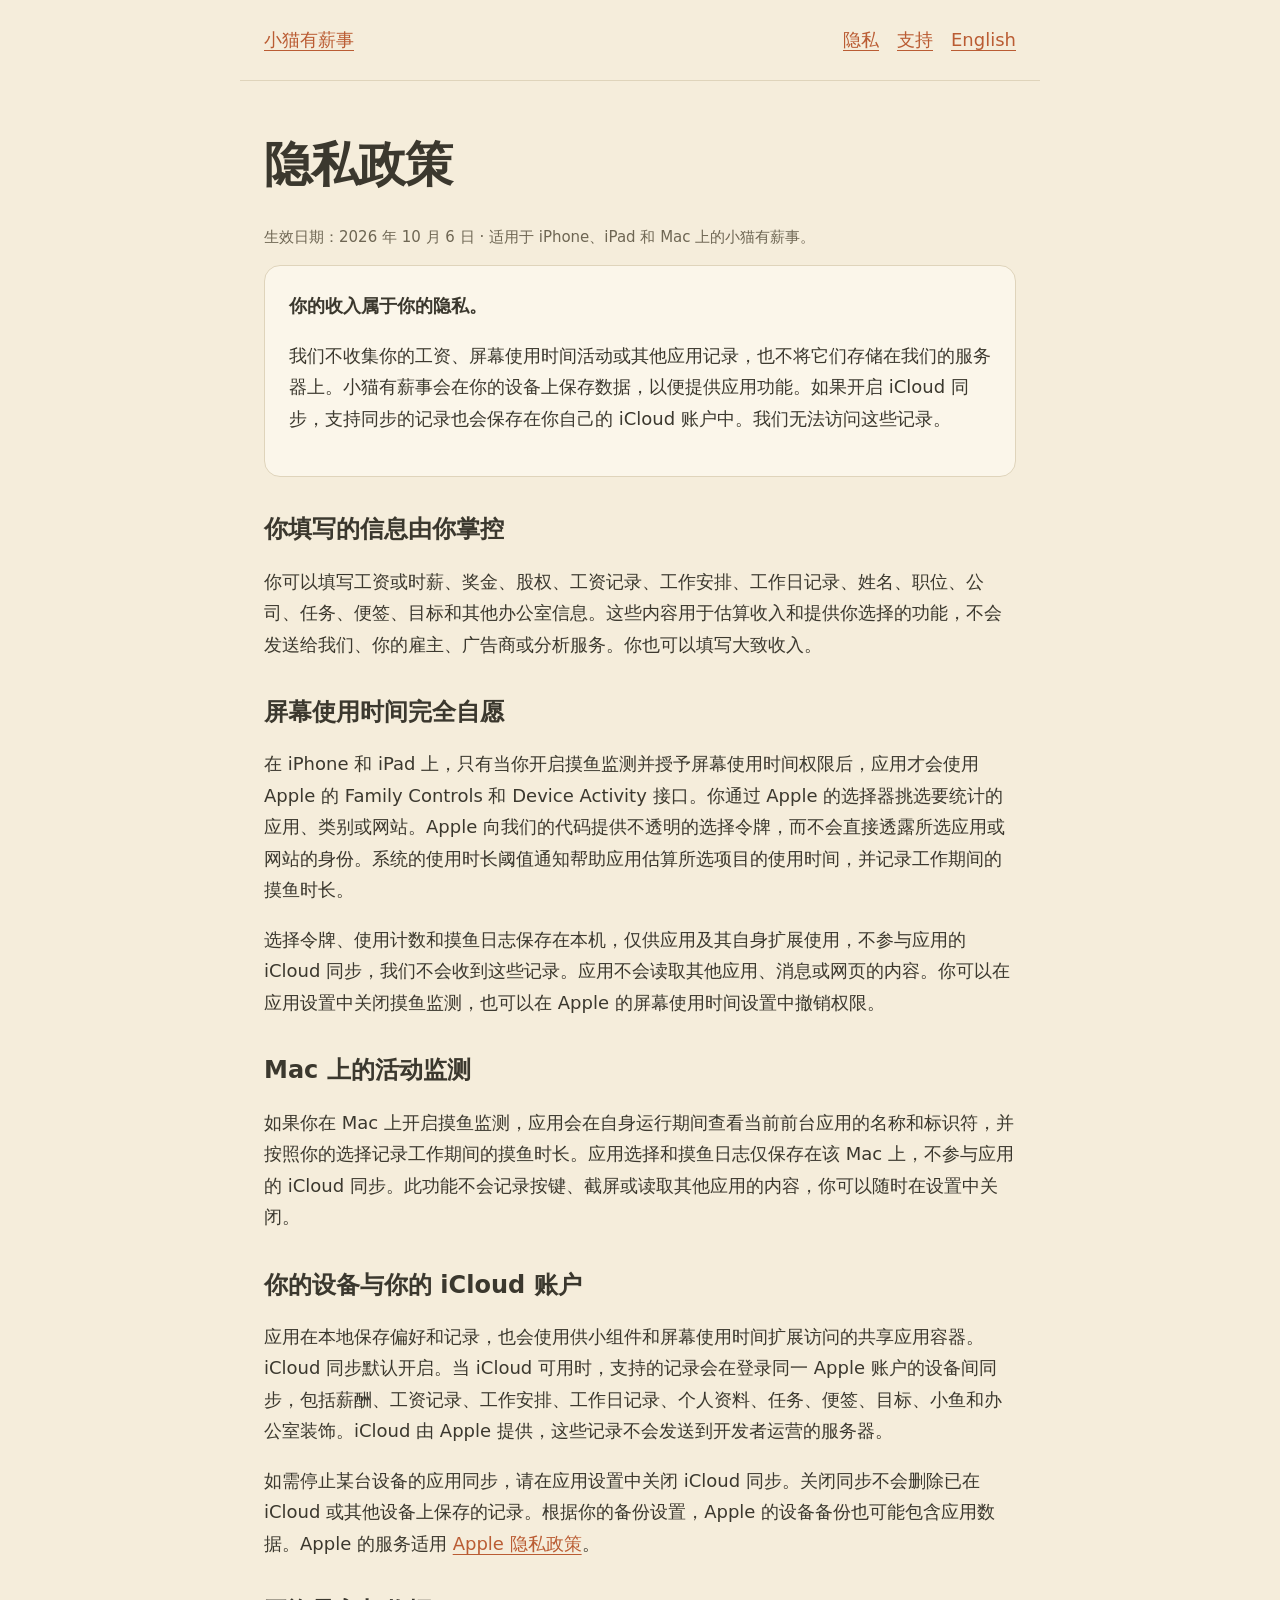
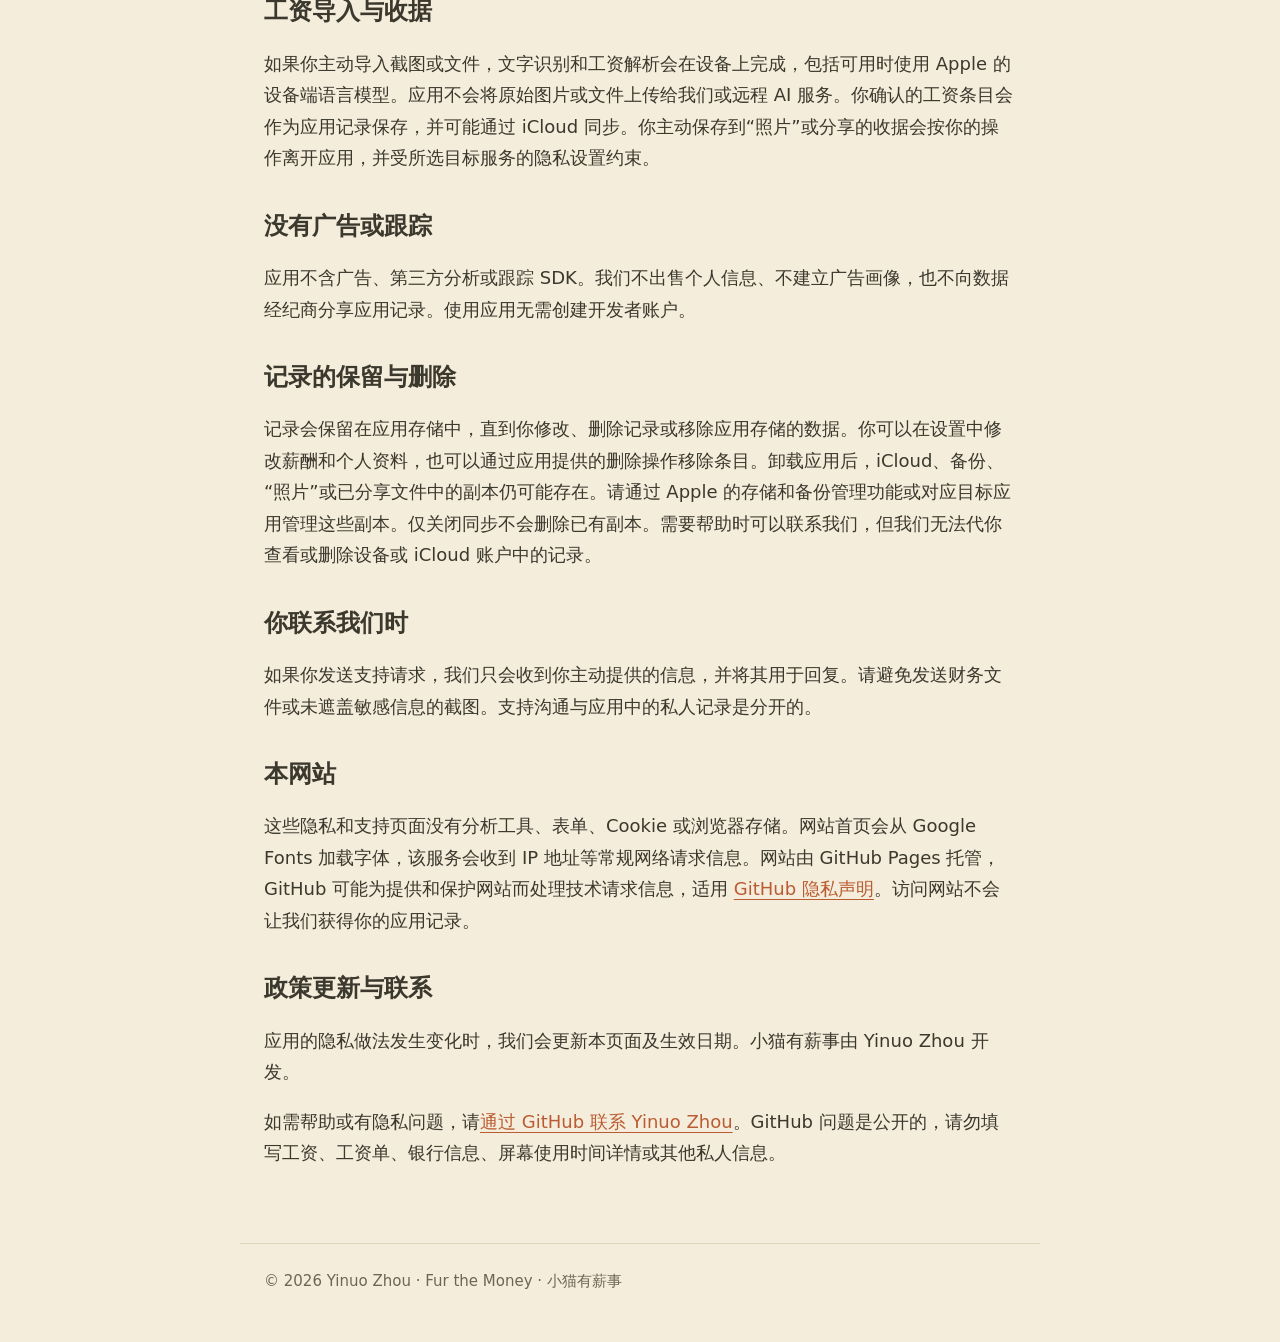
==== privacy-zh-Hans.html @ 0aa08326 "Publish privacy and support pages in English and Chinese" ====
<!doctype html>
<html lang="zh-Hans"><head><meta charset="utf-8"><meta name="viewport" content="width=device-width, initial-scale=1"><title>隐私政策 · 小猫有薪事</title><meta name="description" content="隐私政策 — 小猫有薪事"><link rel="icon" href="img/icon.png"><link rel="stylesheet" href="legal.css"><link rel="alternate" hreflang="en" href="privacy.html"><link rel="alternate" hreflang="zh-Hans" href="privacy-zh-Hans.html"></head>
<body><header><a href="index.html">小猫有薪事</a><nav aria-label="导航"><a href="privacy-zh-Hans.html">隐私</a><a href="support-zh-Hans.html">支持</a><a href="privacy.html" lang="en">English</a></nav></header><main><h1>隐私政策</h1><p class="date">生效日期：2026 年 10 月 6 日 · 适用于 iPhone、iPad 和 Mac 上的小猫有薪事。</p>
<div class="summary"><strong>你的收入属于你的隐私。</strong><p>我们不收集你的工资、屏幕使用时间活动或其他应用记录，也不将它们存储在我们的服务器上。小猫有薪事会在你的设备上保存数据，以便提供应用功能。如果开启 iCloud 同步，支持同步的记录也会保存在你自己的 iCloud 账户中。我们无法访问这些记录。</p></div>
<h2>你填写的信息由你掌控</h2><p>你可以填写工资或时薪、奖金、股权、工资记录、工作安排、工作日记录、姓名、职位、公司、任务、便签、目标和其他办公室信息。这些内容用于估算收入和提供你选择的功能，不会发送给我们、你的雇主、广告商或分析服务。你也可以填写大致收入。</p>
<h2>屏幕使用时间完全自愿</h2><p>在 iPhone 和 iPad 上，只有当你开启摸鱼监测并授予屏幕使用时间权限后，应用才会使用 Apple 的 Family Controls 和 Device Activity 接口。你通过 Apple 的选择器挑选要统计的应用、类别或网站。Apple 向我们的代码提供不透明的选择令牌，而不会直接透露所选应用或网站的身份。系统的使用时长阈值通知帮助应用估算所选项目的使用时间，并记录工作期间的摸鱼时长。</p><p>选择令牌、使用计数和摸鱼日志保存在本机，仅供应用及其自身扩展使用，不参与应用的 iCloud 同步，我们不会收到这些记录。应用不会读取其他应用、消息或网页的内容。你可以在应用设置中关闭摸鱼监测，也可以在 Apple 的屏幕使用时间设置中撤销权限。</p>
<h2>Mac 上的活动监测</h2><p>如果你在 Mac 上开启摸鱼监测，应用会在自身运行期间查看当前前台应用的名称和标识符，并按照你的选择记录工作期间的摸鱼时长。应用选择和摸鱼日志仅保存在该 Mac 上，不参与应用的 iCloud 同步。此功能不会记录按键、截屏或读取其他应用的内容，你可以随时在设置中关闭。</p>
<h2>你的设备与你的 iCloud 账户</h2><p>应用在本地保存偏好和记录，也会使用供小组件和屏幕使用时间扩展访问的共享应用容器。iCloud 同步默认开启。当 iCloud 可用时，支持的记录会在登录同一 Apple 账户的设备间同步，包括薪酬、工资记录、工作安排、工作日记录、个人资料、任务、便签、目标、小鱼和办公室装饰。iCloud 由 Apple 提供，这些记录不会发送到开发者运营的服务器。</p><p>如需停止某台设备的应用同步，请在应用设置中关闭 iCloud 同步。关闭同步不会删除已在 iCloud 或其他设备上保存的记录。根据你的备份设置，Apple 的设备备份也可能包含应用数据。Apple 的服务适用 <a href="https://www.apple.com/legal/privacy/">Apple 隐私政策</a>。</p>
<h2>工资导入与收据</h2><p>如果你主动导入截图或文件，文字识别和工资解析会在设备上完成，包括可用时使用 Apple 的设备端语言模型。应用不会将原始图片或文件上传给我们或远程 AI 服务。你确认的工资条目会作为应用记录保存，并可能通过 iCloud 同步。你主动保存到“照片”或分享的收据会按你的操作离开应用，并受所选目标服务的隐私设置约束。</p>
<h2>没有广告或跟踪</h2><p>应用不含广告、第三方分析或跟踪 SDK。我们不出售个人信息、不建立广告画像，也不向数据经纪商分享应用记录。使用应用无需创建开发者账户。</p>
<h2>记录的保留与删除</h2><p>记录会保留在应用存储中，直到你修改、删除记录或移除应用存储的数据。你可以在设置中修改薪酬和个人资料，也可以通过应用提供的删除操作移除条目。卸载应用后，iCloud、备份、“照片”或已分享文件中的副本仍可能存在。请通过 Apple 的存储和备份管理功能或对应目标应用管理这些副本。仅关闭同步不会删除已有副本。需要帮助时可以联系我们，但我们无法代你查看或删除设备或 iCloud 账户中的记录。</p>
<h2>你联系我们时</h2><p>如果你发送支持请求，我们只会收到你主动提供的信息，并将其用于回复。请避免发送财务文件或未遮盖敏感信息的截图。支持沟通与应用中的私人记录是分开的。</p>
<h2>本网站</h2><p>这些隐私和支持页面没有分析工具、表单、Cookie 或浏览器存储。网站首页会从 Google Fonts 加载字体，该服务会收到 IP 地址等常规网络请求信息。网站由 GitHub Pages 托管，GitHub 可能为提供和保护网站而处理技术请求信息，适用 <a href="https://docs.github.com/en/site-policy/privacy-policies/github-general-privacy-statement">GitHub 隐私声明</a>。访问网站不会让我们获得你的应用记录。</p>
<h2>政策更新与联系</h2><p>应用的隐私做法发生变化时，我们会更新本页面及生效日期。小猫有薪事由 Yinuo Zhou 开发。</p><p>如需帮助或有隐私问题，请<a href="https://github.com/crispyinuo/furthemoney-site/issues/new">通过 GitHub 联系 Yinuo Zhou</a>。GitHub 问题是公开的，请勿填写工资、工资单、银行信息、屏幕使用时间详情或其他私人信息。</p></main><footer>© 2026 Yinuo Zhou · Fur the Money · 小猫有薪事</footer></body></html>
---- legal.css ----
:root{color-scheme:light dark;--paper:#F5EDDB;--ink:#3B382E;--muted:#6E6653;--accent:#BA5C33;--line:#DFD4BB;--card:#FBF6EA}*{box-sizing:border-box}body{margin:0;background:var(--paper);color:var(--ink);font:18px/1.75 system-ui,-apple-system,sans-serif}header,main,footer{max-width:800px;margin:auto;padding:24px}header{display:flex;flex-wrap:wrap;justify-content:space-between;gap:16px;border-bottom:1px solid var(--line)}nav{display:flex;flex-wrap:wrap;gap:18px}a{color:var(--accent);text-underline-offset:4px}a:focus-visible{outline:3px solid var(--accent);outline-offset:4px}h1{font-size:clamp(32px,6vw,48px);line-height:1.15;letter-spacing:-1px}h2{font-size:24px;line-height:1.35;margin-top:36px}p,li{overflow-wrap:anywhere}.summary{background:var(--card);padding:24px;border:1px solid var(--line);border-radius:16px}.date,footer{color:var(--muted);font-size:15px}footer{border-top:1px solid var(--line);margin-top:32px;padding-bottom:48px}@media(prefers-color-scheme:dark){:root{--paper:#2A2722;--ink:#F2EDE0;--muted:#B6AC97;--accent:#E9A26B;--line:#474035;--card:#332F28}}
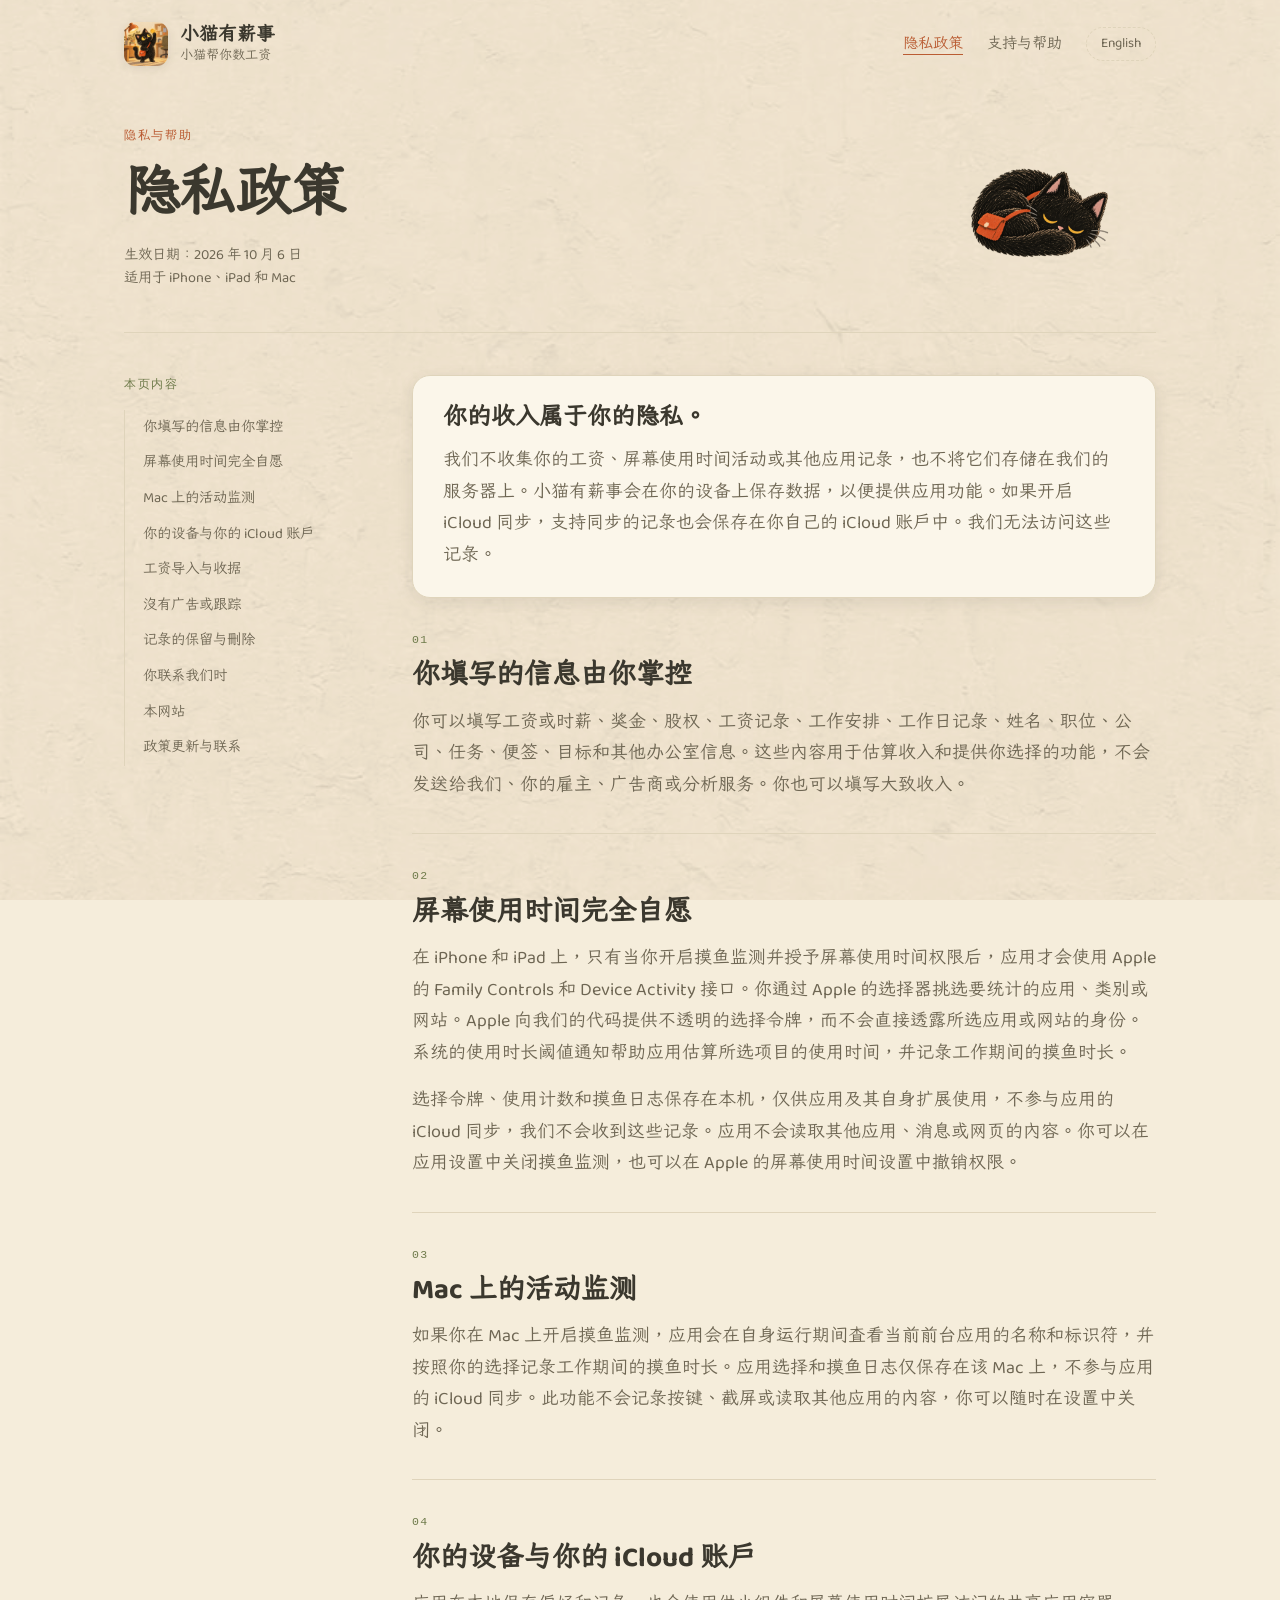
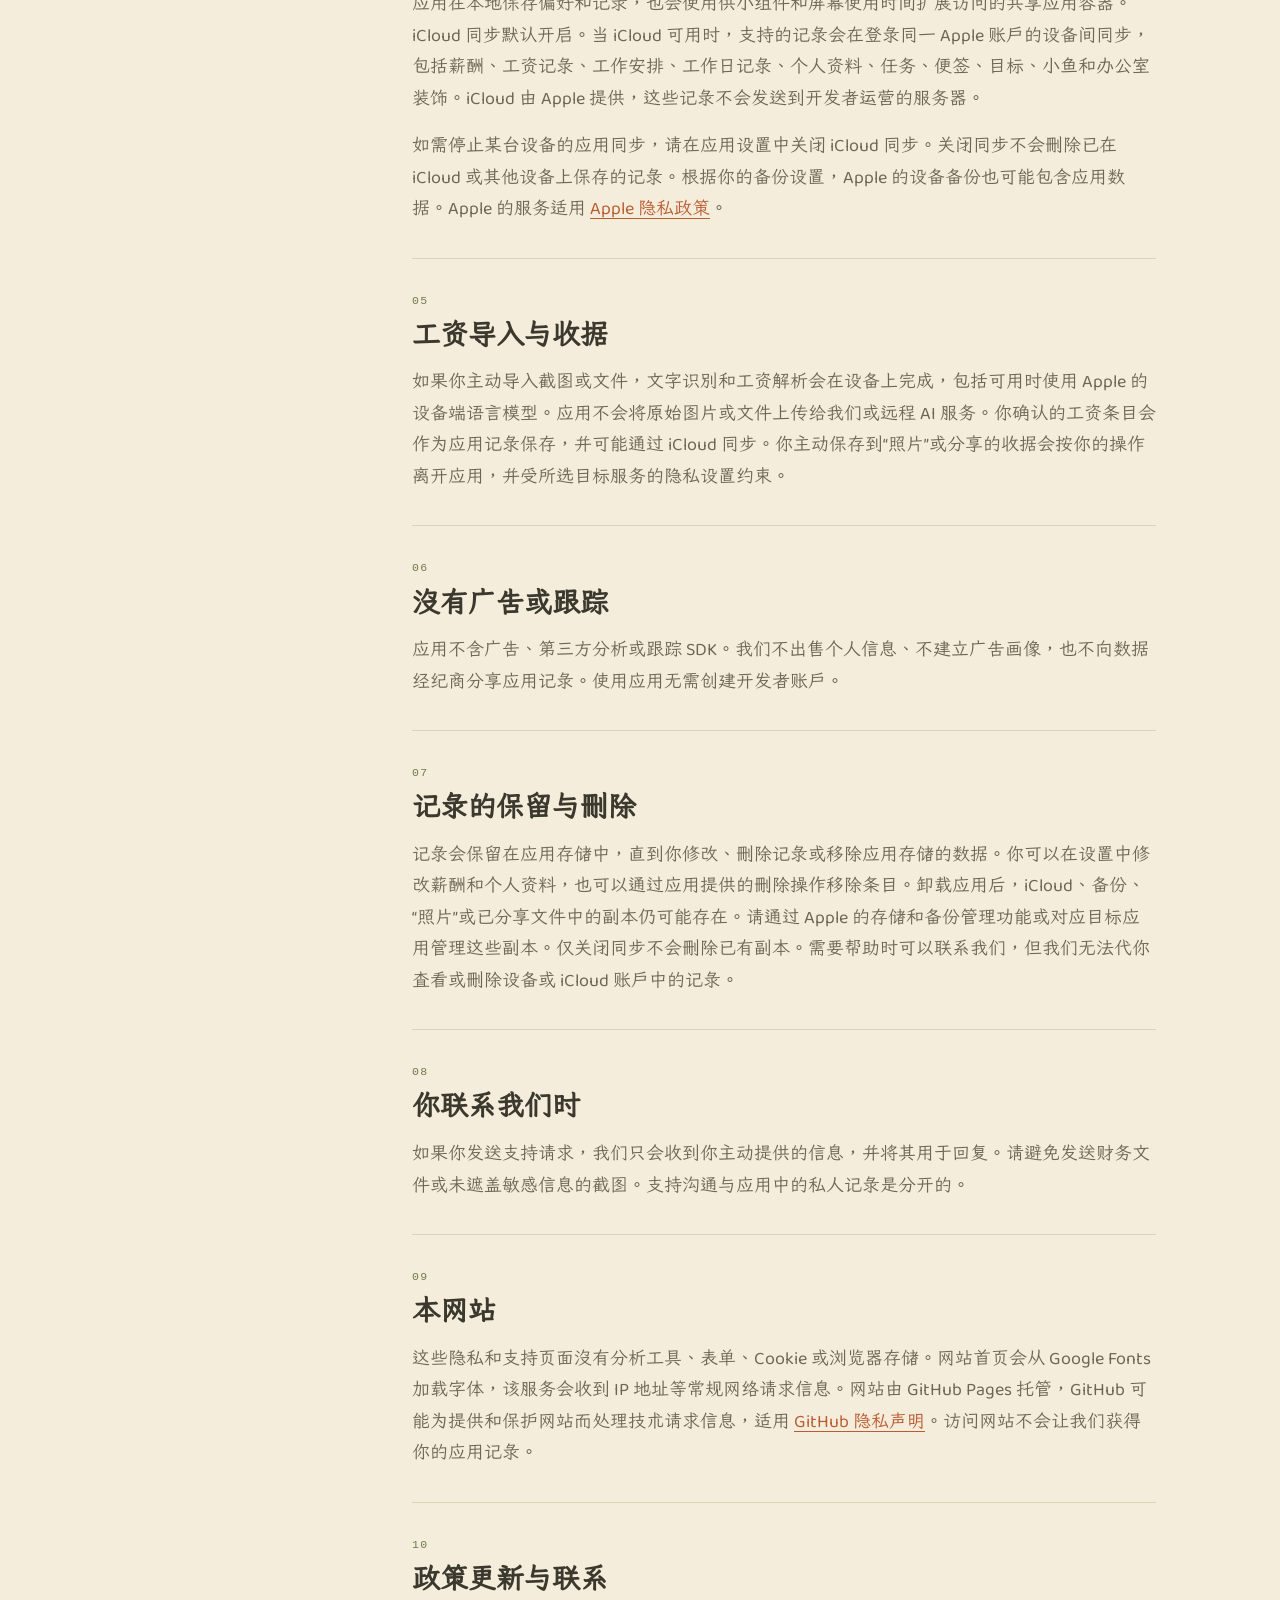
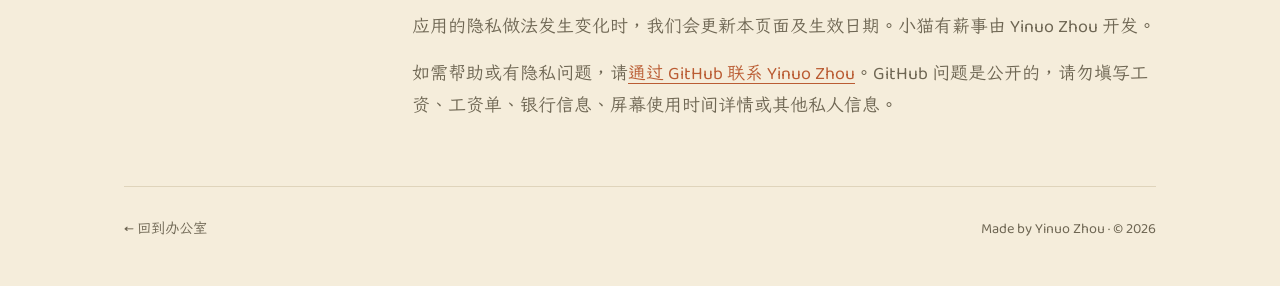
==== commit 484ee613: "Match privacy and support pages to the illustrated site style" ====
--- a/privacy-zh-Hans.html
+++ b/privacy-zh-Hans.html
@@ -1,14 +1,81 @@
 <!doctype html>
-<html lang="zh-Hans"><head><meta charset="utf-8"><meta name="viewport" content="width=device-width, initial-scale=1"><title>隐私政策 · 小猫有薪事</title><meta name="description" content="隐私政策 — 小猫有薪事"><link rel="icon" href="img/icon.png"><link rel="stylesheet" href="legal.css"><link rel="alternate" hreflang="en" href="privacy.html"><link rel="alternate" hreflang="zh-Hans" href="privacy-zh-Hans.html"></head>
-<body><header><a href="index.html">小猫有薪事</a><nav aria-label="导航"><a href="privacy-zh-Hans.html">隐私</a><a href="support-zh-Hans.html">支持</a><a href="privacy.html" lang="en">English</a></nav></header><main><h1>隐私政策</h1><p class="date">生效日期：2026 年 10 月 6 日 · 适用于 iPhone、iPad 和 Mac 上的小猫有薪事。</p>
-<div class="summary"><strong>你的收入属于你的隐私。</strong><p>我们不收集你的工资、屏幕使用时间活动或其他应用记录，也不将它们存储在我们的服务器上。小猫有薪事会在你的设备上保存数据，以便提供应用功能。如果开启 iCloud 同步，支持同步的记录也会保存在你自己的 iCloud 账户中。我们无法访问这些记录。</p></div>
-<h2>你填写的信息由你掌控</h2><p>你可以填写工资或时薪、奖金、股权、工资记录、工作安排、工作日记录、姓名、职位、公司、任务、便签、目标和其他办公室信息。这些内容用于估算收入和提供你选择的功能，不会发送给我们、你的雇主、广告商或分析服务。你也可以填写大致收入。</p>
-<h2>屏幕使用时间完全自愿</h2><p>在 iPhone 和 iPad 上，只有当你开启摸鱼监测并授予屏幕使用时间权限后，应用才会使用 Apple 的 Family Controls 和 Device Activity 接口。你通过 Apple 的选择器挑选要统计的应用、类别或网站。Apple 向我们的代码提供不透明的选择令牌，而不会直接透露所选应用或网站的身份。系统的使用时长阈值通知帮助应用估算所选项目的使用时间，并记录工作期间的摸鱼时长。</p><p>选择令牌、使用计数和摸鱼日志保存在本机，仅供应用及其自身扩展使用，不参与应用的 iCloud 同步，我们不会收到这些记录。应用不会读取其他应用、消息或网页的内容。你可以在应用设置中关闭摸鱼监测，也可以在 Apple 的屏幕使用时间设置中撤销权限。</p>
-<h2>Mac 上的活动监测</h2><p>如果你在 Mac 上开启摸鱼监测，应用会在自身运行期间查看当前前台应用的名称和标识符，并按照你的选择记录工作期间的摸鱼时长。应用选择和摸鱼日志仅保存在该 Mac 上，不参与应用的 iCloud 同步。此功能不会记录按键、截屏或读取其他应用的内容，你可以随时在设置中关闭。</p>
-<h2>你的设备与你的 iCloud 账户</h2><p>应用在本地保存偏好和记录，也会使用供小组件和屏幕使用时间扩展访问的共享应用容器。iCloud 同步默认开启。当 iCloud 可用时，支持的记录会在登录同一 Apple 账户的设备间同步，包括薪酬、工资记录、工作安排、工作日记录、个人资料、任务、便签、目标、小鱼和办公室装饰。iCloud 由 Apple 提供，这些记录不会发送到开发者运营的服务器。</p><p>如需停止某台设备的应用同步，请在应用设置中关闭 iCloud 同步。关闭同步不会删除已在 iCloud 或其他设备上保存的记录。根据你的备份设置，Apple 的设备备份也可能包含应用数据。Apple 的服务适用 <a href="https://www.apple.com/legal/privacy/">Apple 隐私政策</a>。</p>
-<h2>工资导入与收据</h2><p>如果你主动导入截图或文件，文字识别和工资解析会在设备上完成，包括可用时使用 Apple 的设备端语言模型。应用不会将原始图片或文件上传给我们或远程 AI 服务。你确认的工资条目会作为应用记录保存，并可能通过 iCloud 同步。你主动保存到“照片”或分享的收据会按你的操作离开应用，并受所选目标服务的隐私设置约束。</p>
-<h2>没有广告或跟踪</h2><p>应用不含广告、第三方分析或跟踪 SDK。我们不出售个人信息、不建立广告画像，也不向数据经纪商分享应用记录。使用应用无需创建开发者账户。</p>
-<h2>记录的保留与删除</h2><p>记录会保留在应用存储中，直到你修改、删除记录或移除应用存储的数据。你可以在设置中修改薪酬和个人资料，也可以通过应用提供的删除操作移除条目。卸载应用后，iCloud、备份、“照片”或已分享文件中的副本仍可能存在。请通过 Apple 的存储和备份管理功能或对应目标应用管理这些副本。仅关闭同步不会删除已有副本。需要帮助时可以联系我们，但我们无法代你查看或删除设备或 iCloud 账户中的记录。</p>
-<h2>你联系我们时</h2><p>如果你发送支持请求，我们只会收到你主动提供的信息，并将其用于回复。请避免发送财务文件或未遮盖敏感信息的截图。支持沟通与应用中的私人记录是分开的。</p>
-<h2>本网站</h2><p>这些隐私和支持页面没有分析工具、表单、Cookie 或浏览器存储。网站首页会从 Google Fonts 加载字体，该服务会收到 IP 地址等常规网络请求信息。网站由 GitHub Pages 托管，GitHub 可能为提供和保护网站而处理技术请求信息，适用 <a href="https://docs.github.com/en/site-policy/privacy-policies/github-general-privacy-statement">GitHub 隐私声明</a>。访问网站不会让我们获得你的应用记录。</p>
-<h2>政策更新与联系</h2><p>应用的隐私做法发生变化时，我们会更新本页面及生效日期。小猫有薪事由 Yinuo Zhou 开发。</p><p>如需帮助或有隐私问题，请<a href="https://github.com/crispyinuo/furthemoney-site/issues/new">通过 GitHub 联系 Yinuo Zhou</a>。GitHub 问题是公开的，请勿填写工资、工资单、银行信息、屏幕使用时间详情或其他私人信息。</p></main><footer>© 2026 Yinuo Zhou · Fur the Money · 小猫有薪事</footer></body></html>
+<html lang="zh-Hans">
+<head><meta charset="utf-8"><meta name="viewport" content="width=device-width, initial-scale=1, viewport-fit=cover"><title>隐私政策 · 小猫有薪事</title><meta name="description" content="隐私政策 — 小猫有薪事"><link rel="icon" href="img/icon.png"><link rel="stylesheet" href="legal.css"><link rel="alternate" hreflang="en" href="privacy.html"><link rel="alternate" hreflang="zh-Hans" href="privacy-zh-Hans.html"></head>
+<body>
+<a class="skip-link" href="#document">跳到正文</a>
+<div class="grain" aria-hidden="true"></div>
+<div class="page">
+  <header class="masthead">
+    <a class="brand" href="index.html"><img src="img/icon.png" alt="" width="44" height="44"><span><b>小猫有薪事</b><small>小猫帮你数工资</small></span></a>
+    <nav class="site-nav" aria-label="导航">
+      <a href="privacy-zh-Hans.html" aria-current="page">隐私政策</a>
+      <a href="support-zh-Hans.html">支持与帮助</a>
+      <a class="language" href="privacy.html" lang="en">English</a>
+    </nav>
+  </header>
+  <main>
+    <div class="document-hero">
+      <div><p class="eyebrow">隐私与帮助</p><h1>隐私政策</h1><p class="date">生效日期：2026 年 10 月 6 日<br>适用于 iPhone、iPad 和 Mac</p></div>
+      <img class="hero-cat" src="img/cat-sleep.png" alt="" width="160" height="160">
+    </div>
+    <div class="document-layout">
+      <aside class="contents"><nav aria-label="本页内容"><p class="eyebrow">本页内容</p><ol><li><a href="#section-1">你填写的信息由你掌控</a></li><li><a href="#section-2">屏幕使用时间完全自愿</a></li><li><a href="#section-3">Mac 上的活动监测</a></li><li><a href="#section-4">你的设备与你的 iCloud 账户</a></li><li><a href="#section-5">工资导入与收据</a></li><li><a href="#section-6">没有广告或跟踪</a></li><li><a href="#section-7">记录的保留与删除</a></li><li><a href="#section-8">你联系我们时</a></li><li><a href="#section-9">本网站</a></li><li><a href="#section-10">政策更新与联系</a></li></ol></nav></aside>
+      <article id="document" tabindex="-1" aria-label="隐私政策">
+        <div class="summary"><strong>你的收入属于你的隐私。</strong><p>我们不收集你的工资、屏幕使用时间活动或其他应用记录，也不将它们存储在我们的服务器上。小猫有薪事会在你的设备上保存数据，以便提供应用功能。如果开启 iCloud 同步，支持同步的记录也会保存在你自己的 iCloud 账户中。我们无法访问这些记录。</p></div>
+        <section class="document-section" id="section-1" aria-labelledby="heading-1">
+  <span class="section-number" aria-hidden="true">01</span>
+  <h2 id="heading-1">你填写的信息由你掌控</h2>
+  <p>你可以填写工资或时薪、奖金、股权、工资记录、工作安排、工作日记录、姓名、职位、公司、任务、便签、目标和其他办公室信息。这些内容用于估算收入和提供你选择的功能，不会发送给我们、你的雇主、广告商或分析服务。你也可以填写大致收入。</p>
+</section>
+<section class="document-section" id="section-2" aria-labelledby="heading-2">
+  <span class="section-number" aria-hidden="true">02</span>
+  <h2 id="heading-2">屏幕使用时间完全自愿</h2>
+  <p>在 iPhone 和 iPad 上，只有当你开启摸鱼监测并授予屏幕使用时间权限后，应用才会使用 Apple 的 Family Controls 和 Device Activity 接口。你通过 Apple 的选择器挑选要统计的应用、类别或网站。Apple 向我们的代码提供不透明的选择令牌，而不会直接透露所选应用或网站的身份。系统的使用时长阈值通知帮助应用估算所选项目的使用时间，并记录工作期间的摸鱼时长。</p><p>选择令牌、使用计数和摸鱼日志保存在本机，仅供应用及其自身扩展使用，不参与应用的 iCloud 同步，我们不会收到这些记录。应用不会读取其他应用、消息或网页的内容。你可以在应用设置中关闭摸鱼监测，也可以在 Apple 的屏幕使用时间设置中撤销权限。</p>
+</section>
+<section class="document-section" id="section-3" aria-labelledby="heading-3">
+  <span class="section-number" aria-hidden="true">03</span>
+  <h2 id="heading-3">Mac 上的活动监测</h2>
+  <p>如果你在 Mac 上开启摸鱼监测，应用会在自身运行期间查看当前前台应用的名称和标识符，并按照你的选择记录工作期间的摸鱼时长。应用选择和摸鱼日志仅保存在该 Mac 上，不参与应用的 iCloud 同步。此功能不会记录按键、截屏或读取其他应用的内容，你可以随时在设置中关闭。</p>
+</section>
+<section class="document-section" id="section-4" aria-labelledby="heading-4">
+  <span class="section-number" aria-hidden="true">04</span>
+  <h2 id="heading-4">你的设备与你的 iCloud 账户</h2>
+  <p>应用在本地保存偏好和记录，也会使用供小组件和屏幕使用时间扩展访问的共享应用容器。iCloud 同步默认开启。当 iCloud 可用时，支持的记录会在登录同一 Apple 账户的设备间同步，包括薪酬、工资记录、工作安排、工作日记录、个人资料、任务、便签、目标、小鱼和办公室装饰。iCloud 由 Apple 提供，这些记录不会发送到开发者运营的服务器。</p><p>如需停止某台设备的应用同步，请在应用设置中关闭 iCloud 同步。关闭同步不会删除已在 iCloud 或其他设备上保存的记录。根据你的备份设置，Apple 的设备备份也可能包含应用数据。Apple 的服务适用 <a href="https://www.apple.com/legal/privacy/">Apple 隐私政策</a>。</p>
+</section>
+<section class="document-section" id="section-5" aria-labelledby="heading-5">
+  <span class="section-number" aria-hidden="true">05</span>
+  <h2 id="heading-5">工资导入与收据</h2>
+  <p>如果你主动导入截图或文件，文字识别和工资解析会在设备上完成，包括可用时使用 Apple 的设备端语言模型。应用不会将原始图片或文件上传给我们或远程 AI 服务。你确认的工资条目会作为应用记录保存，并可能通过 iCloud 同步。你主动保存到“照片”或分享的收据会按你的操作离开应用，并受所选目标服务的隐私设置约束。</p>
+</section>
+<section class="document-section" id="section-6" aria-labelledby="heading-6">
+  <span class="section-number" aria-hidden="true">06</span>
+  <h2 id="heading-6">没有广告或跟踪</h2>
+  <p>应用不含广告、第三方分析或跟踪 SDK。我们不出售个人信息、不建立广告画像，也不向数据经纪商分享应用记录。使用应用无需创建开发者账户。</p>
+</section>
+<section class="document-section" id="section-7" aria-labelledby="heading-7">
+  <span class="section-number" aria-hidden="true">07</span>
+  <h2 id="heading-7">记录的保留与删除</h2>
+  <p>记录会保留在应用存储中，直到你修改、删除记录或移除应用存储的数据。你可以在设置中修改薪酬和个人资料，也可以通过应用提供的删除操作移除条目。卸载应用后，iCloud、备份、“照片”或已分享文件中的副本仍可能存在。请通过 Apple 的存储和备份管理功能或对应目标应用管理这些副本。仅关闭同步不会删除已有副本。需要帮助时可以联系我们，但我们无法代你查看或删除设备或 iCloud 账户中的记录。</p>
+</section>
+<section class="document-section" id="section-8" aria-labelledby="heading-8">
+  <span class="section-number" aria-hidden="true">08</span>
+  <h2 id="heading-8">你联系我们时</h2>
+  <p>如果你发送支持请求，我们只会收到你主动提供的信息，并将其用于回复。请避免发送财务文件或未遮盖敏感信息的截图。支持沟通与应用中的私人记录是分开的。</p>
+</section>
+<section class="document-section" id="section-9" aria-labelledby="heading-9">
+  <span class="section-number" aria-hidden="true">09</span>
+  <h2 id="heading-9">本网站</h2>
+  <p>这些隐私和支持页面没有分析工具、表单、Cookie 或浏览器存储。网站首页会从 Google Fonts 加载字体，该服务会收到 IP 地址等常规网络请求信息。网站由 GitHub Pages 托管，GitHub 可能为提供和保护网站而处理技术请求信息，适用 <a href="https://docs.github.com/en/site-policy/privacy-policies/github-general-privacy-statement">GitHub 隐私声明</a>。访问网站不会让我们获得你的应用记录。</p>
+</section>
+<section class="document-section" id="section-10" aria-labelledby="heading-10">
+  <span class="section-number" aria-hidden="true">10</span>
+  <h2 id="heading-10">政策更新与联系</h2>
+  <p>应用的隐私做法发生变化时，我们会更新本页面及生效日期。小猫有薪事由 Yinuo Zhou 开发。</p><p>如需帮助或有隐私问题，请<a href="https://github.com/crispyinuo/furthemoney-site/issues/new">通过 GitHub 联系 Yinuo Zhou</a>。GitHub 问题是公开的，请勿填写工资、工资单、银行信息、屏幕使用时间详情或其他私人信息。</p>
+</section>
+      </article>
+    </div>
+  </main>
+  <footer><a href="index.html">← 回到办公室</a><span>Made by Yinuo Zhou · © 2026</span></footer>
+</div>
+</body>
+</html>
--- a/legal.css
+++ b/legal.css
@@ -1 +1,125 @@
- :root{color-scheme:light dark;--paper:#F5EDDB;--ink:#3B382E;--muted:#6E6653;--accent:#BA5C33;--line:#DFD4BB;--card:#FBF6EA}*{box-sizing:border-box}body{margin:0;background:var(--paper);color:var(--ink);font:18px/1.75 system-ui,-apple-system,sans-serif}header,main,footer{max-width:800px;margin:auto;padding:24px}header{display:flex;flex-wrap:wrap;justify-content:space-between;gap:16px;border-bottom:1px solid var(--line)}nav{display:flex;flex-wrap:wrap;gap:18px}a{color:var(--accent);text-underline-offset:4px}a:focus-visible{outline:3px solid var(--accent);outline-offset:4px}h1{font-size:clamp(32px,6vw,48px);line-height:1.15;letter-spacing:-1px}h2{font-size:24px;line-height:1.35;margin-top:36px}p,li{overflow-wrap:anywhere}.summary{background:var(--card);padding:24px;border:1px solid var(--line);border-radius:16px}.date,footer{color:var(--muted);font-size:15px}footer{border-top:1px solid var(--line);margin-top:32px;padding-bottom:48px}@media(prefers-color-scheme:dark){:root{--paper:#2A2722;--ink:#F2EDE0;--muted:#B6AC97;--accent:#E9A26B;--line:#474035;--card:#332F28}}
+@font-face {
+  font-family: "Baloo 2";
+  src: url("fonts/baloo-2.woff") format("woff");
+  font-weight: 400 800;
+  font-display: swap;
+}
+@font-face {
+  font-family: "WenKai";
+  src: url("fonts/wenkai.woff") format("woff");
+  font-weight: 400;
+  font-display: swap;
+}
+:root {
+  color-scheme: light dark;
+  --paper: #F5EDDB;
+  --card: #FBF6EA;
+  --ink: #3B382E;
+  --ink-soft: #6E6653;
+  --orange: #BA5C33;
+  --olive: #6F7B4B;
+  --line: #DFD4BB;
+  --shadow: rgba(59,56,46,.10);
+  --grain-blend: multiply;
+  --grain-opacity: .55;
+}
+@media (prefers-color-scheme: dark) {
+  :root {
+    --paper: #2A2722;
+    --card: #332F28;
+    --ink: #F2EDE0;
+    --ink-soft: #B6AC97;
+    --orange: #E9A26B;
+    --olive: #95A06B;
+    --line: #474035;
+    --shadow: rgba(0,0,0,.34);
+    --grain-blend: soft-light;
+    --grain-opacity: .16;
+  }
+}
+*, *::before, *::after { box-sizing: border-box; }
+body {
+  margin: 0;
+  background: var(--paper);
+  color: var(--ink);
+  font-family: "Baloo 2", "Trebuchet MS", system-ui, sans-serif;
+  font-size: 18px;
+  line-height: 1.75;
+  -webkit-font-smoothing: antialiased;
+}
+html:lang(zh-Hans) body { font-family: "Baloo 2", "WenKai", system-ui, sans-serif; }
+.grain {
+  position: fixed;
+  inset: 0;
+  pointer-events: none;
+  background: url("img/paper.jpg") center/cover no-repeat;
+  mix-blend-mode: var(--grain-blend);
+  opacity: var(--grain-opacity);
+}
+.page { position: relative; max-width: 1080px; margin: 0 auto; padding: 0 24px; }
+a { color: var(--orange); text-underline-offset: 4px; text-decoration-thickness: 1px; }
+a:hover { text-decoration-thickness: 2px; }
+a:focus-visible { outline: 3px solid var(--olive); outline-offset: 5px; border-radius: 3px; }
+.skip-link { position: absolute; left: 24px; top: -100px; z-index: 2; padding: 12px 20px; background: var(--card); }
+.skip-link:focus { top: 12px; }
+.masthead { display: flex; align-items: center; justify-content: space-between; gap: 24px; padding: 22px 0; }
+.brand { display: flex; align-items: center; gap: 12px; text-decoration: none; color: var(--ink); flex-shrink: 0; }
+.brand img { border-radius: 11px; box-shadow: 0 2px 8px var(--shadow); }
+.brand b { display: block; font-size: 1.18rem; font-weight: 700; line-height: 1.3; }
+.brand small { display: block; color: var(--ink-soft); font-size: .82rem; line-height: 1.4; }
+.site-nav { display: flex; align-items: center; gap: 24px; font-size: .95rem; }
+.site-nav a { color: var(--ink-soft); text-decoration: none; }
+.site-nav a:hover, .site-nav a[aria-current] { color: var(--orange); }
+.site-nav a[aria-current] { text-decoration: underline; text-underline-offset: 6px; }
+.site-nav .language { padding: 4px 14px; border: 1px dashed var(--line); border-radius: 999px; font-size: .85rem; }
+.eyebrow { font-family: "Courier Prime", ui-monospace, monospace; font-size: .74rem; letter-spacing: .14em; text-transform: uppercase; color: var(--orange); margin: 0 0 14px; }
+.document-hero { display: flex; align-items: center; justify-content: space-between; gap: 24px; padding: 38px 0 42px; border-bottom: 1px solid var(--line); }
+h1, h2 { font-weight: 700; line-height: 1.2; text-wrap: balance; }
+h1 { font-size: clamp(2.3rem, 5.4vw, 3.5rem); letter-spacing: -.01em; margin: 0; }
+.date { color: var(--ink-soft); font-size: .9rem; margin: 16px 0 0; line-height: 1.6; }
+.hero-cat { object-fit: contain; width: 160px; height: 160px; margin-right: 40px; }
+.document-layout { display: grid; grid-template-columns: 224px minmax(0, 1fr); gap: 64px; padding: 42px 0 64px; }
+.contents { align-self: start; position: sticky; top: 32px; }
+.contents .eyebrow { color: var(--olive); }
+.contents ol { list-style: none; margin: 0; padding: 0; border-left: 1px solid var(--line); }
+.contents li { margin: 0; }
+.contents a { display: block; padding: 7px 0 7px 18px; color: var(--ink-soft); text-decoration: none; font-size: .9rem; line-height: 1.5; }
+.contents a:hover { color: var(--orange); }
+article { min-width: 0; }
+article:focus { outline: none; }
+.summary { background: var(--card); border: 1px solid var(--line); border-radius: 18px; padding: 26px 30px; box-shadow: 0 4px 16px var(--shadow); }
+.summary strong { display: block; font-size: 1.5rem; line-height: 1.3; }
+.summary p { margin: 12px 0 0; }
+.summary p:first-child { margin: 0; color: var(--ink); }
+.document-section { padding: 32px 0; border-bottom: 1px solid var(--line); scroll-margin-top: 24px; }
+.document-section:last-child { padding-bottom: 0; border-bottom: 0; }
+.section-number { display: block; font-family: ui-monospace, monospace; font-size: .72rem; letter-spacing: .12em; color: var(--olive); margin-bottom: 9px; }
+h2 { font-size: clamp(1.4rem, 2.4vw, 1.75rem); margin: 0 0 14px; }
+article p { margin: 0 0 16px; color: var(--ink-soft); overflow-wrap: anywhere; }
+article p:last-child { margin-bottom: 0; }
+footer { display: flex; flex-wrap: wrap; justify-content: space-between; align-items: center; gap: 20px; border-top: 1px solid var(--line); padding: 30px 0 44px; color: var(--ink-soft); font-size: .9rem; }
+footer a { color: var(--ink-soft); text-decoration: none; }
+@media (max-width: 820px) {
+  .document-layout { grid-template-columns: 180px minmax(0, 1fr); gap: 32px; }
+  .hero-cat { margin-right: 0; }
+}
+@media (max-width: 640px) {
+  .page { padding-inline: 20px; }
+  .masthead { flex-wrap: wrap; gap: 20px; }
+  .site-nav { width: 100%; gap: 22px; }
+  .site-nav .language { margin-left: auto; }
+  .document-hero { padding: 26px 0 30px; }
+  .hero-cat { width: 90px; height: 110px; align-self: flex-end; }
+  .document-layout { display: flex; flex-direction: column; gap: 28px; padding-top: 28px; }
+  .contents { position: static; width: 100%; }
+  .contents ol { display: flex; gap: 8px; overflow-x: auto; border: 0; padding-bottom: 12px; }
+  .contents a { white-space: nowrap; padding: 7px 12px; border: 1px solid var(--line); border-radius: 10px; font-size: .85rem; }
+  .summary { padding: 22px; }
+  .document-section { padding-block: 28px; }
+}
+@media print {
+  .grain, .contents, .hero-cat, .site-nav, .skip-link { display: none; }
+  :root { --paper: #fff; --card: #fff; --ink: #000; --ink-soft: #333; --shadow: transparent; }
+  .document-layout { display: block; }
+  .document-section { break-inside: avoid; }
+}
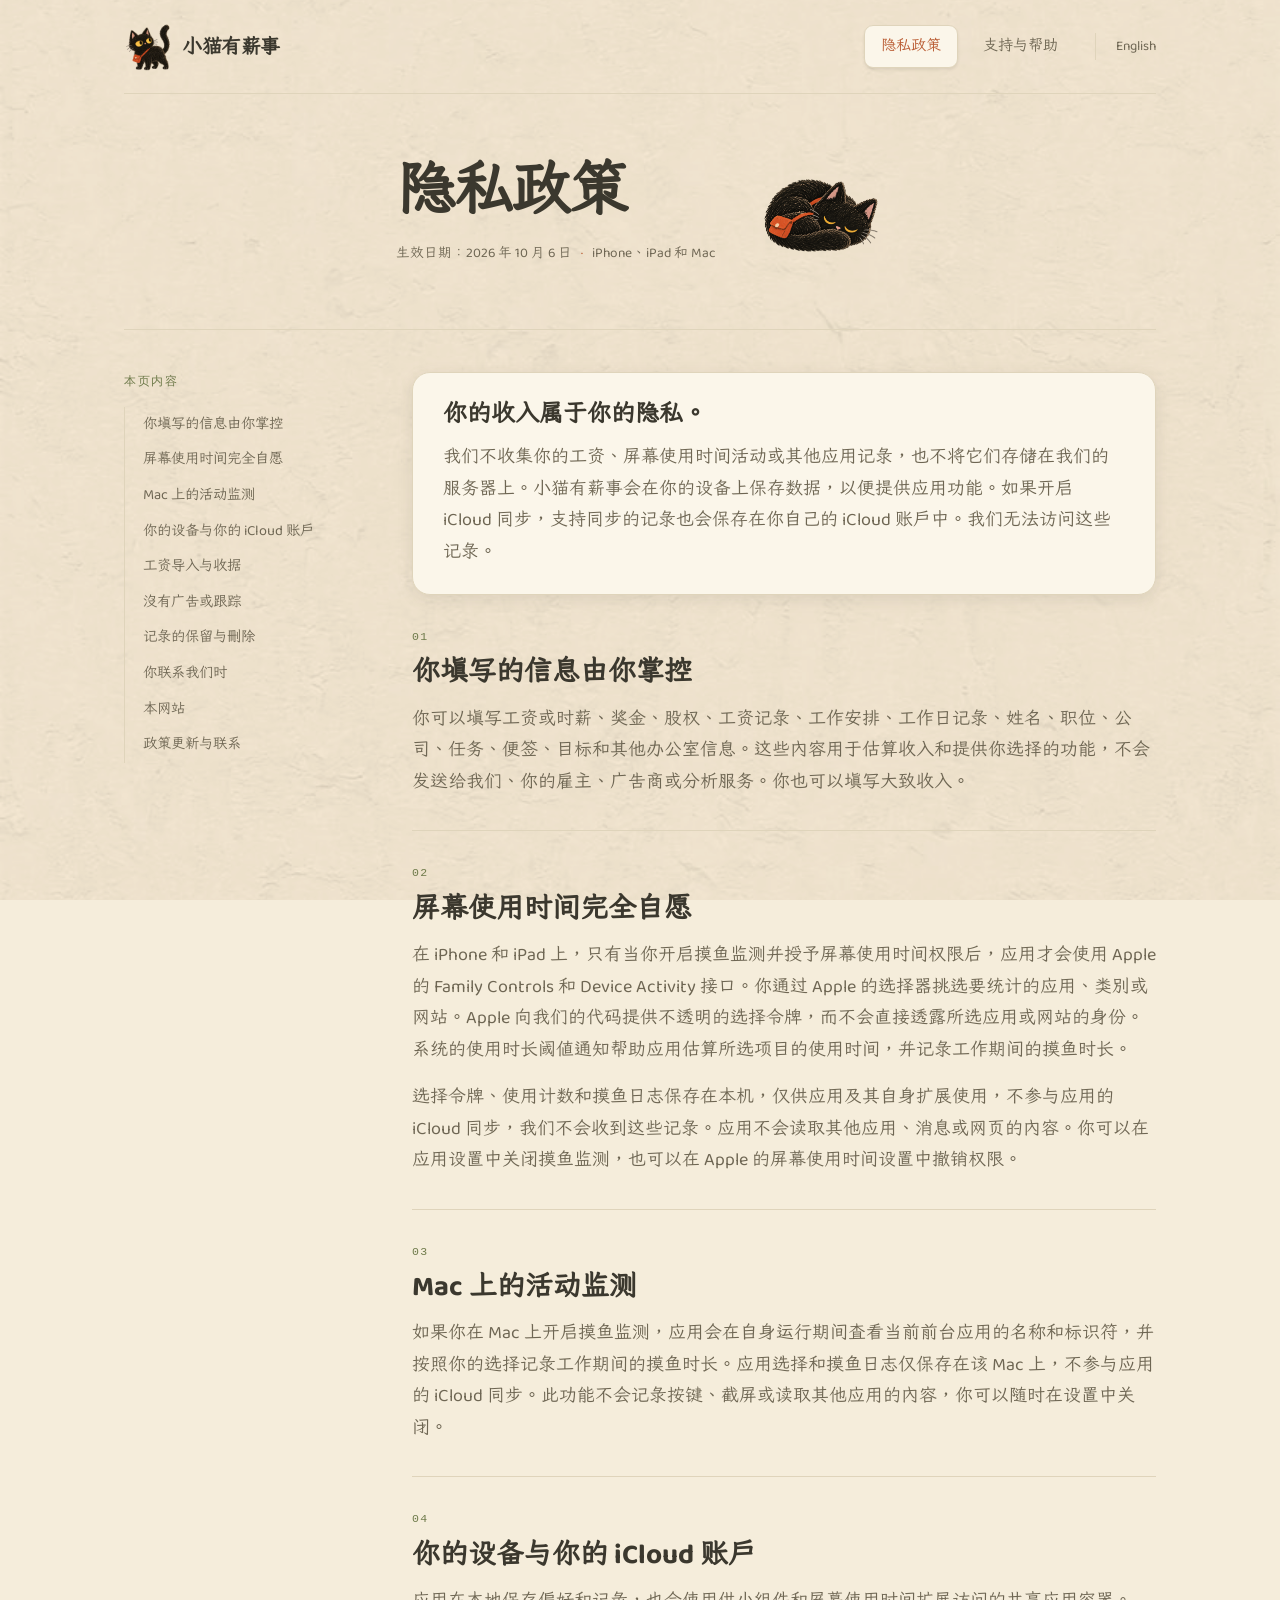
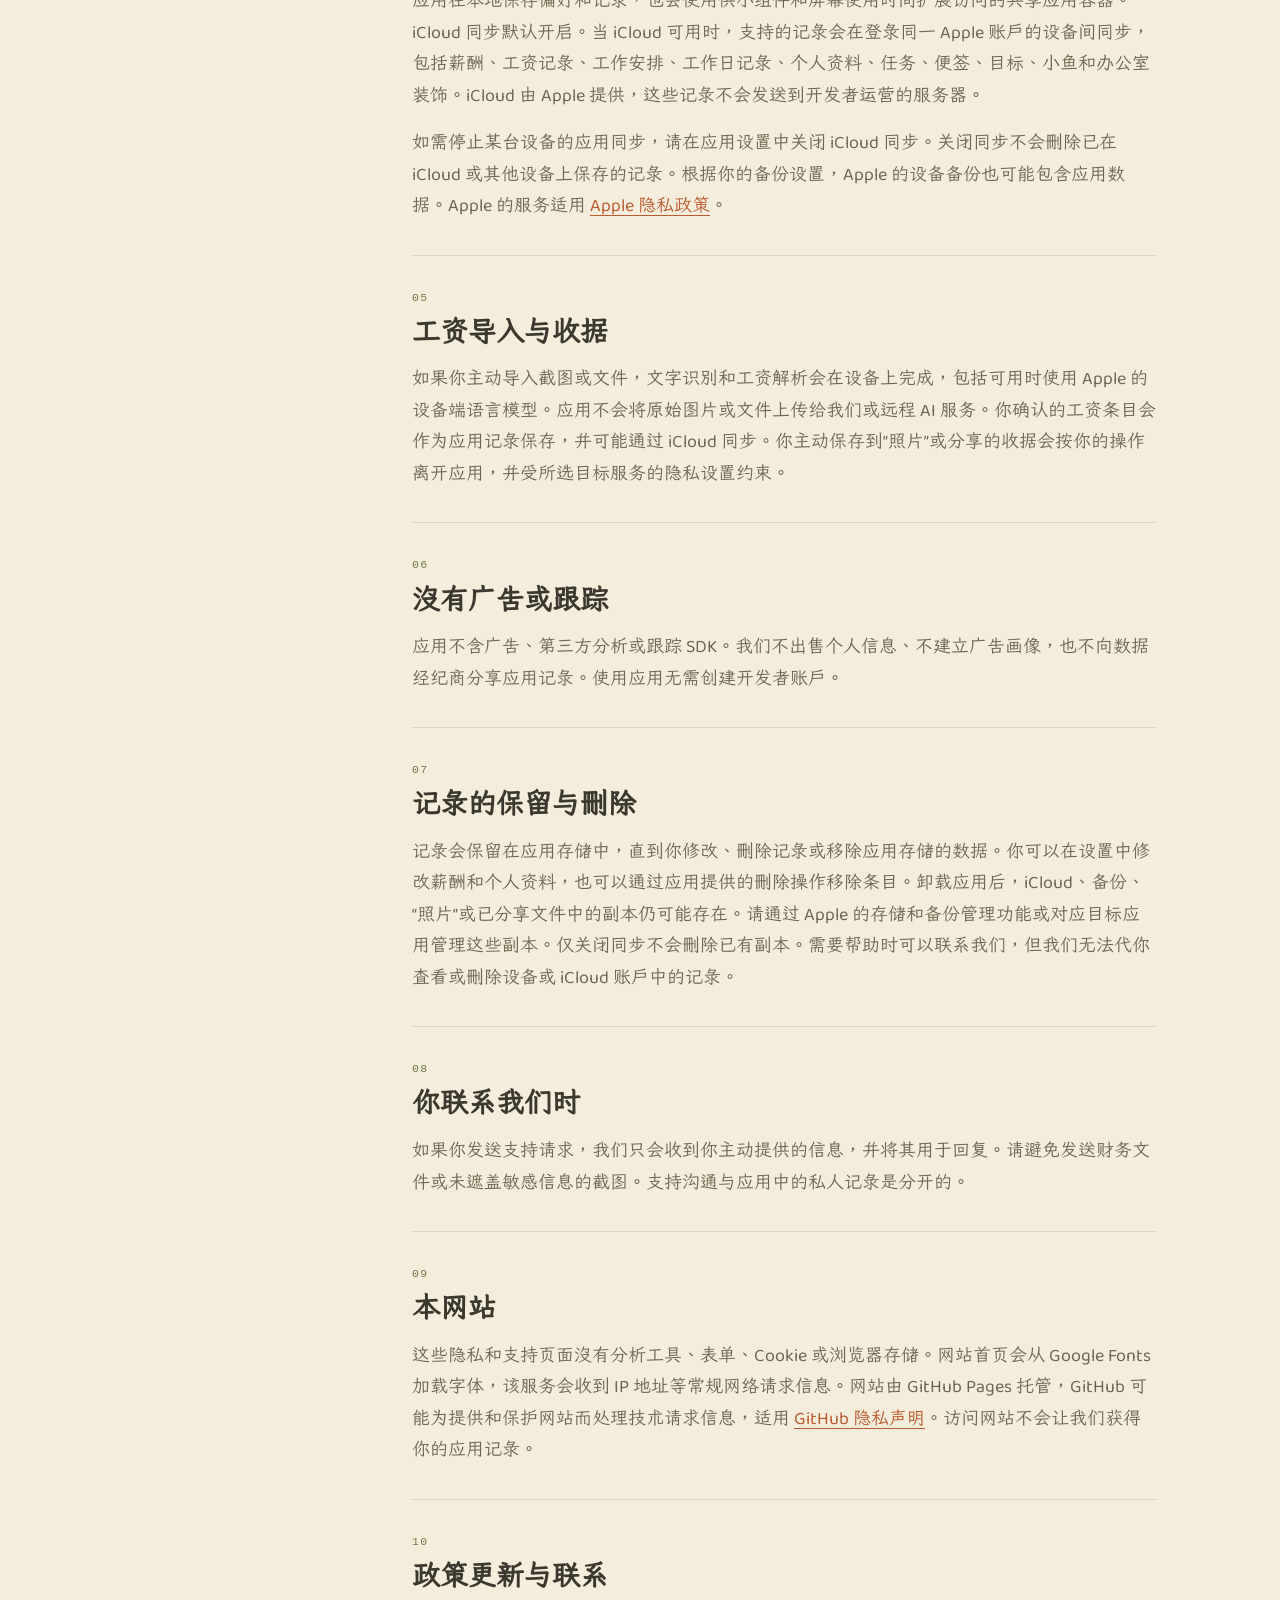
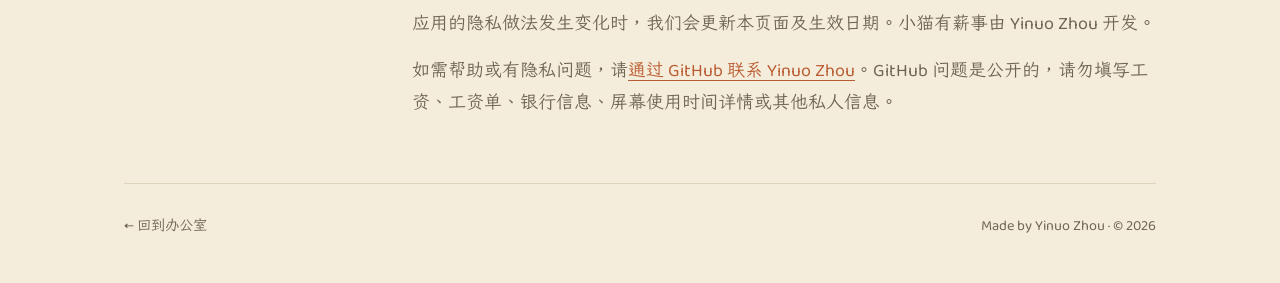
==== commit 8c3b333e: "Refine document headers with cat wordmark and paper navigation" ====
--- a/privacy-zh-Hans.html
+++ b/privacy-zh-Hans.html
@@ -6,7 +6,7 @@
 <div class="grain" aria-hidden="true"></div>
 <div class="page">
   <header class="masthead">
-    <a class="brand" href="index.html"><img src="img/icon.png" alt="" width="44" height="44"><span><b>小猫有薪事</b><small>小猫帮你数工资</small></span></a>
+    <a class="brand" href="index.html"><img src="img/cat-idle.png" alt="" width="48" height="48"><span><b>小猫有薪事</b></span></a>
     <nav class="site-nav" aria-label="导航">
       <a href="privacy-zh-Hans.html" aria-current="page">隐私政策</a>
       <a href="support-zh-Hans.html">支持与帮助</a>
@@ -15,7 +15,7 @@
   </header>
   <main>
     <div class="document-hero">
-      <div><p class="eyebrow">隐私与帮助</p><h1>隐私政策</h1><p class="date">生效日期：2026 年 10 月 6 日<br>适用于 iPhone、iPad 和 Mac</p></div>
+      <div class="hero-copy"><h1>隐私政策</h1><p class="date">生效日期：2026 年 10 月 6 日 <span class="date-separator" aria-hidden="true">·</span> <span>iPhone、iPad 和 Mac</span></p></div>
       <img class="hero-cat" src="img/cat-sleep.png" alt="" width="160" height="160">
     </div>
     <div class="document-layout">
--- a/legal.css
+++ b/legal.css
@@ -62,22 +62,25 @@
 a:focus-visible { outline: 3px solid var(--olive); outline-offset: 5px; border-radius: 3px; }
 .skip-link { position: absolute; left: 24px; top: -100px; z-index: 2; padding: 12px 20px; background: var(--card); }
 .skip-link:focus { top: 12px; }
-.masthead { display: flex; align-items: center; justify-content: space-between; gap: 24px; padding: 22px 0; }
-.brand { display: flex; align-items: center; gap: 12px; text-decoration: none; color: var(--ink); flex-shrink: 0; }
-.brand img { border-radius: 11px; box-shadow: 0 2px 8px var(--shadow); }
-.brand b { display: block; font-size: 1.18rem; font-weight: 700; line-height: 1.3; }
-.brand small { display: block; color: var(--ink-soft); font-size: .82rem; line-height: 1.4; }
-.site-nav { display: flex; align-items: center; gap: 24px; font-size: .95rem; }
-.site-nav a { color: var(--ink-soft); text-decoration: none; }
-.site-nav a:hover, .site-nav a[aria-current] { color: var(--orange); }
-.site-nav a[aria-current] { text-decoration: underline; text-underline-offset: 6px; }
-.site-nav .language { padding: 4px 14px; border: 1px dashed var(--line); border-radius: 999px; font-size: .85rem; }
+.masthead { display: flex; align-items: center; justify-content: space-between; gap: 24px; min-height: 94px; border-bottom: 1px solid var(--line); }
+.brand { display: inline-flex; align-items: center; gap: 10px; text-decoration: none; color: var(--ink); flex-shrink: 0; }
+.brand img { object-fit: contain; }
+.brand b { display: block; font-size: 1.25rem; font-weight: 600; letter-spacing: -.025em; line-height: 1.2; }
+.site-nav { display: flex; align-items: center; gap: 8px; font-size: .95rem; }
+.site-nav a { color: var(--ink-soft); text-decoration: none; padding: 7px 16px; border: 1px solid transparent; border-radius: 9px; }
+.site-nav a:hover { color: var(--ink); background: var(--card); }
+.site-nav a[aria-current] { color: var(--orange); background: var(--card); border-color: var(--line); box-shadow: 0 2px 3px var(--shadow); }
+.site-nav .language { border-radius: 0; border: 0; border-left: 1px solid var(--line); padding: 2px 0 2px 20px; margin-left: 12px; font-size: .85rem; }
+.site-nav .language:hover { color: var(--orange); background: transparent; }
 .eyebrow { font-family: "Courier Prime", ui-monospace, monospace; font-size: .74rem; letter-spacing: .14em; text-transform: uppercase; color: var(--orange); margin: 0 0 14px; }
-.document-hero { display: flex; align-items: center; justify-content: space-between; gap: 24px; padding: 38px 0 42px; border-bottom: 1px solid var(--line); }
+.document-hero { display: flex; align-items: center; justify-content: center; gap: 36px; min-height: 236px; padding: 42px 0; border-bottom: 1px solid var(--line); }
+.hero-copy { min-width: 0; }
 h1, h2 { font-weight: 700; line-height: 1.2; text-wrap: balance; }
-h1 { font-size: clamp(2.3rem, 5.4vw, 3.5rem); letter-spacing: -.01em; margin: 0; }
-.date { color: var(--ink-soft); font-size: .9rem; margin: 16px 0 0; line-height: 1.6; }
-.hero-cat { object-fit: contain; width: 160px; height: 160px; margin-right: 40px; }
+h1 { font-size: clamp(2.5rem, 5.4vw, 3.7rem); letter-spacing: -.025em; margin: 0; }
+.date { color: var(--ink-soft); font-size: .85rem; margin: 14px 0 0; line-height: 1.7; }
+.date span:last-child { white-space: nowrap; }
+.date-separator { padding: 0 6px; color: var(--orange); }
+.hero-cat { object-fit: contain; width: 132px; height: 132px; flex-shrink: 0; }
 .document-layout { display: grid; grid-template-columns: 224px minmax(0, 1fr); gap: 64px; padding: 42px 0 64px; }
 .contents { align-self: start; position: sticky; top: 32px; }
 .contents .eyebrow { color: var(--olive); }
@@ -101,15 +104,23 @@
 footer a { color: var(--ink-soft); text-decoration: none; }
 @media (max-width: 820px) {
   .document-layout { grid-template-columns: 180px minmax(0, 1fr); gap: 32px; }
-  .hero-cat { margin-right: 0; }
+
 }
 @media (max-width: 640px) {
   .page { padding-inline: 20px; }
-  .masthead { flex-wrap: wrap; gap: 20px; }
-  .site-nav { width: 100%; gap: 22px; }
-  .site-nav .language { margin-left: auto; }
-  .document-hero { padding: 26px 0 30px; }
-  .hero-cat { width: 90px; height: 110px; align-self: flex-end; }
+  .masthead { flex-wrap: wrap; justify-content: center; gap: 14px; padding: 18px 0; }
+  .brand { width: 100%; justify-content: center; gap: 8px; }
+  .brand img { width: 38px; height: 38px; }
+  .brand b { font-size: 1.15rem; }
+  .site-nav { gap: 6px; justify-content: center; }
+  .site-nav a { padding: 5px 14px; }
+  .site-nav .language { margin-left: 8px; padding-left: 16px; }
+  .document-hero { gap: 12px; min-height: 194px; padding: 30px 0; }
+  h1 { font-size: clamp(2rem, 8vw, 2.7rem); }
+  .date { font-size: .78rem; margin-top: 12px; }
+  .date span:last-child { display: block; }
+  .date-separator { display: none; }
+  .hero-cat { width: 84px; height: 100px; }
   .document-layout { display: flex; flex-direction: column; gap: 28px; padding-top: 28px; }
   .contents { position: static; width: 100%; }
   .contents ol { display: flex; gap: 8px; overflow-x: auto; border: 0; padding-bottom: 12px; }
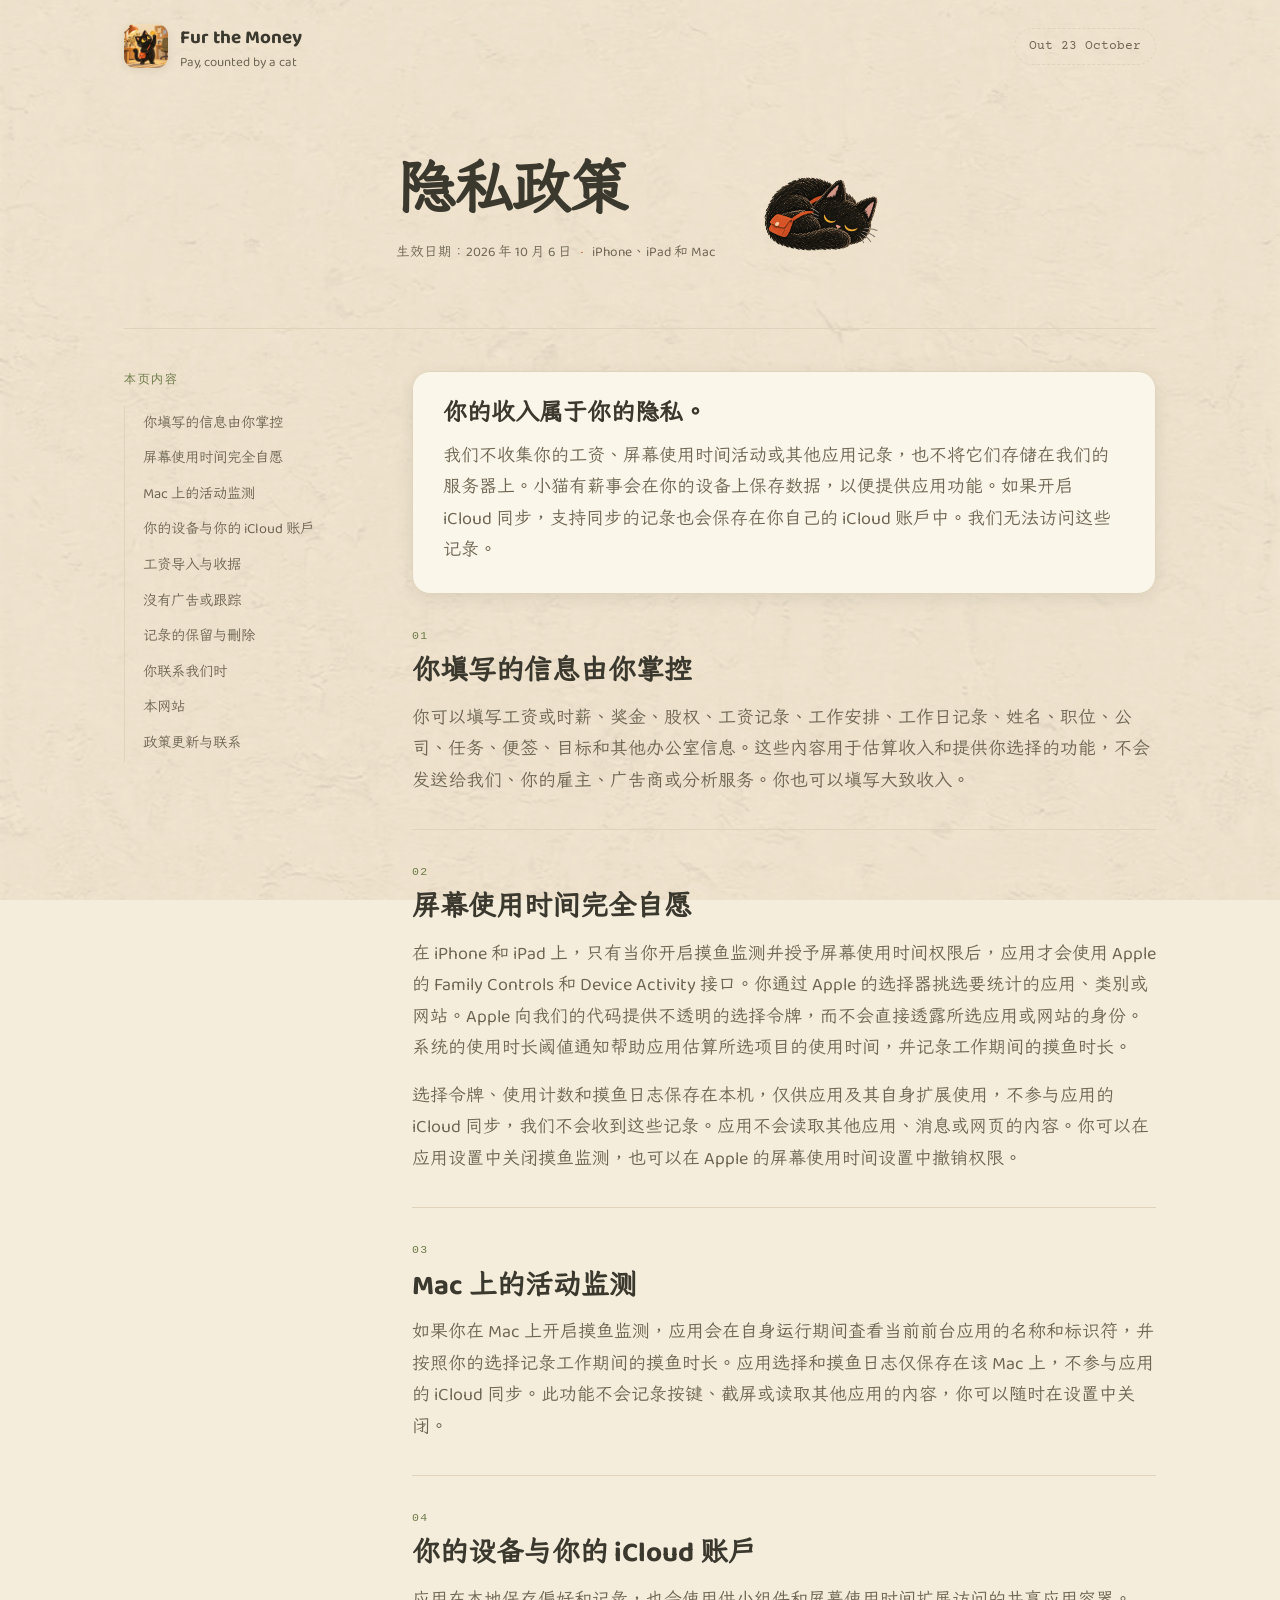
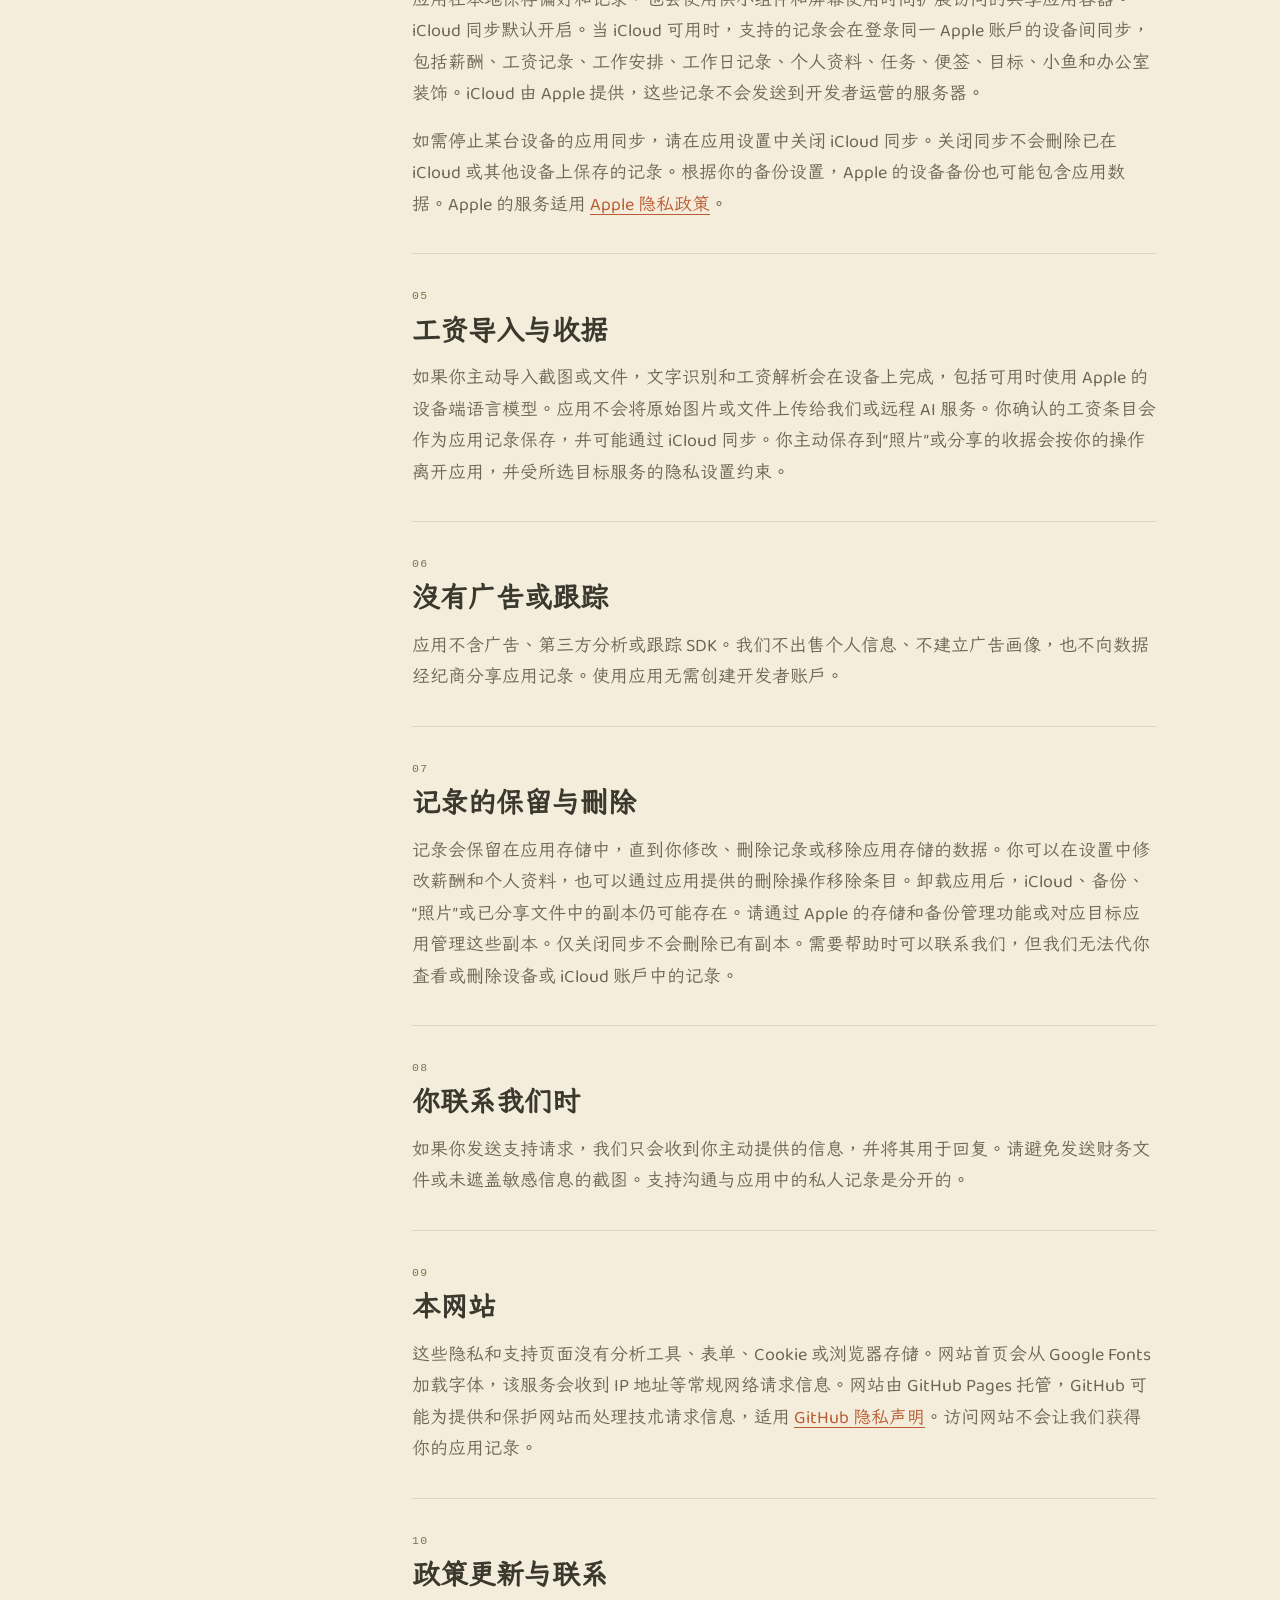
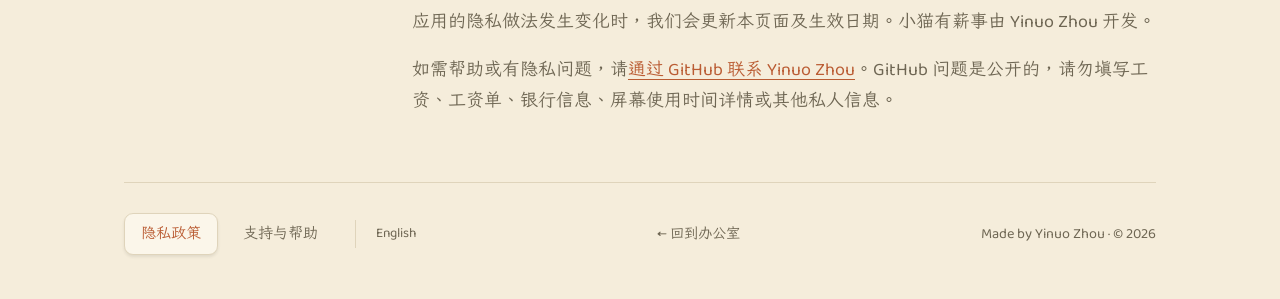
==== commit 4bddcb15: "Reuse homepage masthead on privacy and support pages" ====
--- a/privacy-zh-Hans.html
+++ b/privacy-zh-Hans.html
@@ -1,17 +1,19 @@
 <!doctype html>
 <html lang="zh-Hans">
-<head><meta charset="utf-8"><meta name="viewport" content="width=device-width, initial-scale=1, viewport-fit=cover"><title>隐私政策 · 小猫有薪事</title><meta name="description" content="隐私政策 — 小猫有薪事"><link rel="icon" href="img/icon.png"><link rel="stylesheet" href="legal.css"><link rel="alternate" hreflang="en" href="privacy.html"><link rel="alternate" hreflang="zh-Hans" href="privacy-zh-Hans.html"></head>
+<head><meta charset="utf-8"><meta name="viewport" content="width=device-width, initial-scale=1, viewport-fit=cover"><title>隐私政策 · 小猫有薪事</title><meta name="description" content="隐私政策 — 小猫有薪事"><link rel="icon" href="img/icon.png"><link rel="stylesheet" href="legal.css?v=homepage-header-1"><link rel="alternate" hreflang="en" href="privacy.html"><link rel="alternate" hreflang="zh-Hans" href="privacy-zh-Hans.html"></head>
 <body>
 <a class="skip-link" href="#document">跳到正文</a>
 <div class="grain" aria-hidden="true"></div>
 <div class="page">
   <header class="masthead">
-    <a class="brand" href="index.html"><img src="img/cat-idle.png" alt="" width="48" height="48"><span><b>小猫有薪事</b></span></a>
-    <nav class="site-nav" aria-label="导航">
-      <a href="privacy-zh-Hans.html" aria-current="page">隐私政策</a>
-      <a href="support-zh-Hans.html">支持与帮助</a>
-      <a class="language" href="privacy.html" lang="en">English</a>
-    </nav>
+    <a class="brand" href="index.html">
+      <img src="img/icon.png" alt="Fur the Money app icon">
+      <div>
+        <b>Fur the Money</b>
+        <span>Pay, counted by a cat</span>
+      </div>
+    </a>
+    <div class="ship">Out 23 October</div>
   </header>
   <main>
     <div class="document-hero">
@@ -75,7 +77,11 @@
       </article>
     </div>
   </main>
-  <footer><a href="index.html">← 回到办公室</a><span>Made by Yinuo Zhou · © 2026</span></footer>
+  <footer><nav class="site-nav" aria-label="导航">
+      <a href="privacy-zh-Hans.html" aria-current="page">隐私政策</a>
+      <a href="support-zh-Hans.html">支持与帮助</a>
+      <a class="language" href="privacy.html" lang="en">English</a>
+    </nav><a href="index.html">← 回到办公室</a><span>Made by Yinuo Zhou · © 2026</span></footer>
 </div>
 </body>
 </html>
--- a/legal.css
+++ b/legal.css
@@ -1,3 +1,9 @@
+@font-face {
+  font-family: "Courier Prime";
+  src: url("fonts/courier-prime.ttf") format("truetype");
+  font-weight: 400;
+  font-display: swap;
+}
 @font-face {
   font-family: "Baloo 2";
   src: url("fonts/baloo-2.woff") format("woff");
@@ -62,10 +68,12 @@
 a:focus-visible { outline: 3px solid var(--olive); outline-offset: 5px; border-radius: 3px; }
 .skip-link { position: absolute; left: 24px; top: -100px; z-index: 2; padding: 12px 20px; background: var(--card); }
 .skip-link:focus { top: 12px; }
-.masthead { display: flex; align-items: center; justify-content: space-between; gap: 24px; min-height: 94px; border-bottom: 1px solid var(--line); }
-.brand { display: inline-flex; align-items: center; gap: 10px; text-decoration: none; color: var(--ink); flex-shrink: 0; }
-.brand img { object-fit: contain; }
-.brand b { display: block; font-size: 1.25rem; font-weight: 600; letter-spacing: -.025em; line-height: 1.2; }
+.masthead { display: flex; align-items: center; justify-content: space-between; gap: 16px; padding-block: 22px; flex-wrap: wrap; }
+.brand { display: flex; align-items: center; gap: 12px; color: var(--ink); text-decoration: none; }
+.brand img { width: 44px; height: 44px; border-radius: 11px; box-shadow: 0 2px 8px var(--shadow); }
+.brand b { font-size: 1.18rem; font-weight: 700; }
+.brand span { display: block; font-size: .82rem; color: var(--ink-soft); line-height: 1.2; }
+.ship { font-family: "Courier Prime", ui-monospace, monospace; font-size: .8rem; color: var(--ink-soft); border: 1px dashed var(--line); border-radius: 999px; padding: 6px 14px; }
 .site-nav { display: flex; align-items: center; gap: 8px; font-size: .95rem; }
 .site-nav a { color: var(--ink-soft); text-decoration: none; padding: 7px 16px; border: 1px solid transparent; border-radius: 9px; }
 .site-nav a:hover { color: var(--ink); background: var(--card); }
@@ -108,10 +116,6 @@
 }
 @media (max-width: 640px) {
   .page { padding-inline: 20px; }
-  .masthead { flex-wrap: wrap; justify-content: center; gap: 14px; padding: 18px 0; }
-  .brand { width: 100%; justify-content: center; gap: 8px; }
-  .brand img { width: 38px; height: 38px; }
-  .brand b { font-size: 1.15rem; }
   .site-nav { gap: 6px; justify-content: center; }
   .site-nav a { padding: 5px 14px; }
   .site-nav .language { margin-left: 8px; padding-left: 16px; }
